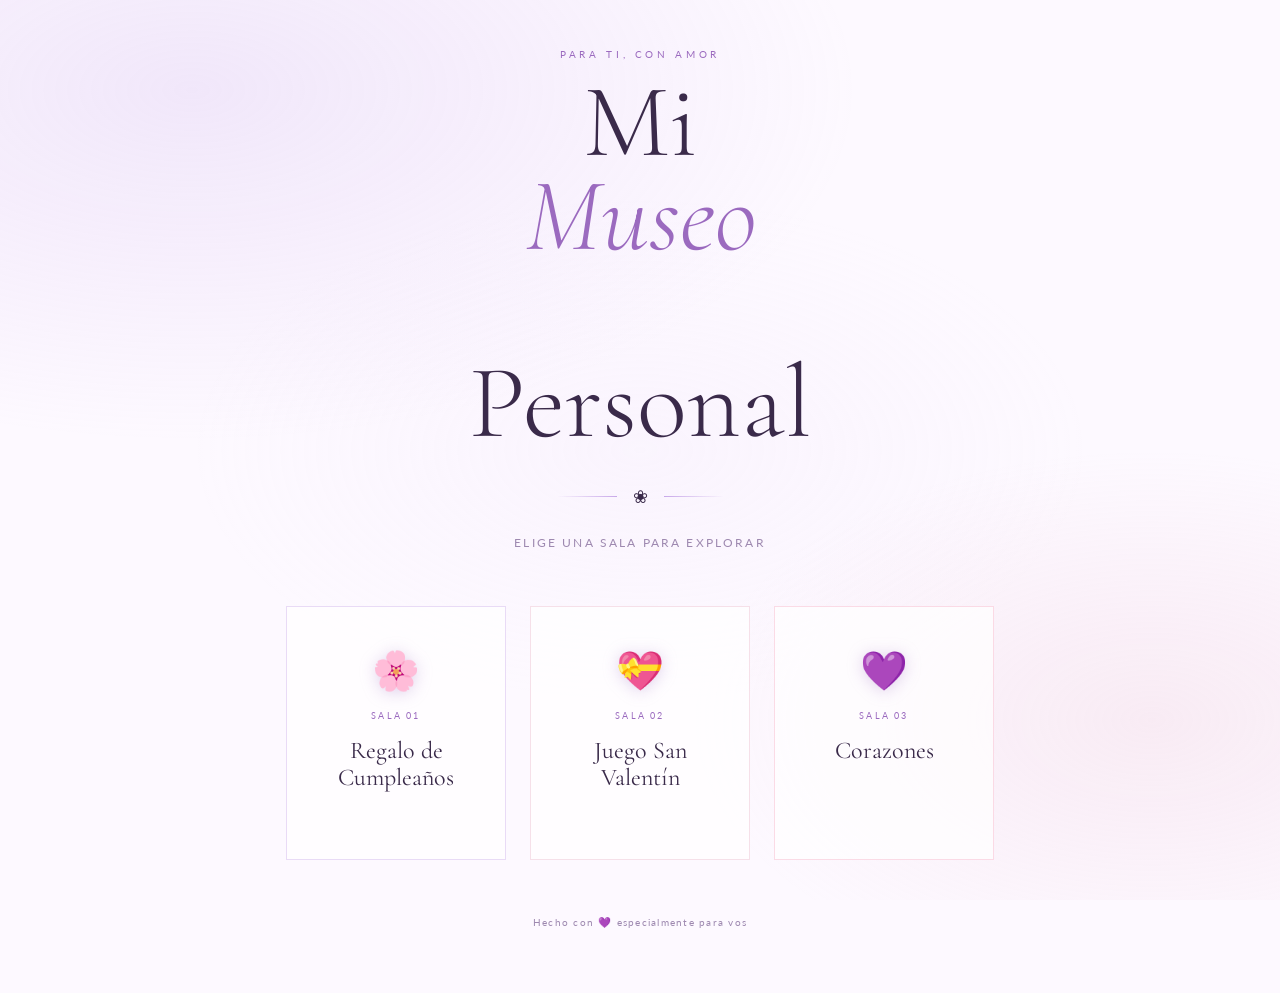
==== index.html @ 1448fea7 "Add files via upload" ====
<!DOCTYPE html>
<html lang="es">
<head>
  <meta charset="UTF-8">
  <meta name="viewport" content="width=device-width, initial-scale=1.0">
  <title>Mi Museo Personal</title>
  <link href="https://fonts.googleapis.com/css2?family=Cormorant+Garamond:ital,wght@0,300;0,400;0,600;1,400;1,600&family=Lato:wght@300;400&display=swap" rel="stylesheet">
  <link rel="stylesheet" href="styles.css">
</head>
<body>

  <div class="wrapper">

    <p class="eyebrow">Para ti, con amor</p>

    <h1 class="title">
      Mi<br><em>Museo</em><br>Personal
    </h1>

    <div class="deco-divider">
      <span class="line"></span>
      <span class="flower">❀</span>
      <span class="line right"></span>
    </div>

    <p class="subtitle">Elige una sala para explorar</p>

    <div class="cards">

      <a class="card" href="https://floresali.netlify.app/" target="_blank">
        <div class="card-icon">🌸</div>
        <div class="card-num">Sala 01</div>
        <div class="card-name">Regalo de<br>Cumpleaños</div>
        <div class="card-arrow">↗</div>
      </a>

      <a class="card" href="https://alisan2320.netlify.app" target="_blank">
        <div class="card-icon">💝</div>
        <div class="card-num">Sala 02</div>
        <div class="card-name">Juego San<br>Valentín</div>
        <div class="card-arrow">↗</div>
      </a>

      <a class="card" href="https://corazonesparaali.netlify.app" target="_blank">
        <div class="card-icon">💜</div>
        <div class="card-num">Sala 03</div>
        <div class="card-name">Corazones</div>
        <div class="card-arrow">↗</div>
      </a>

    </div>

    <p class="footer-note">Hecho con <span>💜</span> especialmente para vos</p>

  </div>

  <script src="script.js"></script>
</body>
</html>
---- styles.css ----
*, *::before, *::after { box-sizing: border-box; margin: 0; padding: 0; }

:root {
  --lila:     #c8a8e9;
  --lila-deep:#9b6abf;
  --lila-soft:#ecdff7;
  --lila-pale:#f8f2ff;
  --rose:     #e8b4c8;
  --rose-soft:#fce8f0;
  --cream:    #fdf9ff;
  --ink:      #3a2a4a;
  --muted:    #9e89b0;
}

html, body {
  width: 100%; min-height: 100%;
  background: var(--cream);
  color: var(--ink);
  font-family: 'Lato', sans-serif;
  overflow-x: hidden;
}

/* ── PETAL BACKGROUND ── */
body::before {
  content: '';
  position: fixed; inset: 0; z-index: 0;
  background:
    radial-gradient(ellipse 80% 60% at 15% 10%, rgba(200,168,233,0.22) 0%, transparent 65%),
    radial-gradient(ellipse 60% 50% at 90% 80%, rgba(232,180,200,0.2) 0%, transparent 60%),
    radial-gradient(ellipse 50% 40% at 50% 50%, rgba(236,223,247,0.15) 0%, transparent 70%);
  pointer-events: none;
}

/* ── FLOATING PETALS ── */
.petal {
  position: fixed; pointer-events: none; z-index: 0;
  font-size: 1.2rem; opacity: 0;
  animation: fall linear infinite;
}

@keyframes fall {
  0%   { transform: translateY(-60px) rotate(0deg);   opacity: 0; }
  10%  { opacity: 0.55; }
  90%  { opacity: 0.4; }
  100% { transform: translateY(110vh) rotate(360deg); opacity: 0; }
}

/* ── WRAPPER ── */
.wrapper {
  position: relative; z-index: 1;
  min-height: 100vh;
  display: flex; flex-direction: column;
  align-items: center; justify-content: center;
  padding: 3rem 1.5rem 4rem;
}

/* ── HEADER ── */
.eyebrow {
  font-size: 0.65rem; letter-spacing: 0.35em;
  text-transform: uppercase; color: var(--lila-deep);
  margin-bottom: 1rem;
  animation: fadeUp 0.9s ease both;
}

.title {
  font-family: 'Cormorant Garamond', serif;
  font-size: clamp(3rem, 10vw, 6.5rem);
  font-weight: 300; line-height: 0.9;
  text-align: center; color: var(--ink);
  animation: fadeUp 0.9s 0.1s ease both;
}
.title em {
  font-style: italic; color: var(--lila-deep);
  display: block;
}

.deco-divider {
  display: flex; align-items: center; gap: 1rem;
  margin: 2.2rem 0 1.8rem;
  animation: fadeUp 0.9s 0.2s ease both;
}
.deco-divider .line {
  width: 60px; height: 1px;
  background: linear-gradient(to right, transparent, var(--lila));
}
.deco-divider .line.right {
  background: linear-gradient(to left, transparent, var(--lila));
}
.deco-divider .flower { font-size: 1.1rem; }

.subtitle {
  font-size: 0.75rem; letter-spacing: 0.18em;
  color: var(--muted); text-transform: uppercase;
  margin-bottom: 3.5rem;
  animation: fadeUp 0.9s 0.25s ease both;
}

/* ── CARDS ── */
.cards {
  display: flex; gap: 1.5rem; flex-wrap: wrap;
  justify-content: center;
  animation: fadeUp 0.9s 0.4s ease both;
}

.card {
  position: relative;
  width: 220px;
  text-decoration: none; color: inherit;
  background: rgba(255,255,255,0.7);
  border: 1.5px solid rgba(200,168,233,0.35);
  backdrop-filter: blur(8px);
  padding: 2.4rem 1.8rem 2rem;
  display: flex; flex-direction: column;
  align-items: center; text-align: center;
  gap: 1rem;
  transition: transform 0.35s cubic-bezier(.22,.68,0,1.2),
              box-shadow 0.35s,
              border-color 0.3s,
              background 0.3s;
  overflow: hidden;
}

.card::before {
  content: '';
  position: absolute; inset: 0;
  background: linear-gradient(135deg, rgba(200,168,233,0.15), rgba(232,180,200,0.1));
  opacity: 0; transition: opacity 0.35s;
}

.card:hover {
  transform: translateY(-10px) scale(1.02);
  box-shadow: 0 20px 50px rgba(155,106,191,0.2), 0 4px 16px rgba(155,106,191,0.12);
  border-color: var(--lila);
  background: rgba(255,255,255,0.88);
}
.card:hover::before { opacity: 1; }

.card::after {
  content: '';
  position: absolute; top: -50%; left: -60%;
  width: 40%; height: 200%;
  background: linear-gradient(100deg, transparent, rgba(255,255,255,0.5), transparent);
  transform: skewX(-20deg);
  opacity: 0; transition: opacity 0.1s;
}
.card:hover::after {
  opacity: 1;
  animation: shimmer 0.6s ease forwards;
}

@keyframes shimmer {
  to { left: 140%; }
}

.card:nth-child(1) { border-color: rgba(200,168,233,0.4); }
.card:nth-child(2) { border-color: rgba(232,180,200,0.4); }
.card:nth-child(3) { border-color: rgba(244,167,192,0.4); }

.card-icon {
  font-size: 2.4rem;
  filter: drop-shadow(0 2px 8px rgba(155,106,191,0.3));
  transition: transform 0.35s cubic-bezier(.22,.68,0,1.2);
  position: relative; z-index: 1;
}
.card:hover .card-icon { transform: scale(1.15) rotate(-5deg); }

.card-num {
  font-size: 0.55rem; letter-spacing: 0.25em;
  color: var(--lila-deep); text-transform: uppercase;
  position: relative; z-index: 1;
}

.card-name {
  font-family: 'Cormorant Garamond', serif;
  font-size: 1.5rem; font-weight: 400; line-height: 1.15;
  color: var(--ink); position: relative; z-index: 1;
}

.card-arrow {
  font-size: 1rem; color: var(--lila-deep);
  opacity: 0; transform: translateY(6px);
  transition: opacity 0.25s, transform 0.25s;
  position: relative; z-index: 1;
}
.card:hover .card-arrow { opacity: 1; transform: translateY(0); }

/* ── FOOTER ── */
.footer-note {
  margin-top: 3.5rem;
  font-size: 0.65rem; letter-spacing: 0.12em;
  color: var(--muted); text-align: center;
  animation: fadeUp 0.9s 0.6s ease both;
}
.footer-note span { color: var(--lila-deep); }

/* ── ANIMATIONS ── */
@keyframes fadeUp {
  from { opacity: 0; transform: translateY(20px); }
  to   { opacity: 1; transform: translateY(0); }
}

/* ── RESPONSIVE ── */
@media (max-width: 600px) {
  .cards { flex-direction: column; align-items: center; }
  .card  { width: 88vw; flex-direction: row; text-align: left; padding: 1.5rem; }
  .card-arrow { display: none; }
}
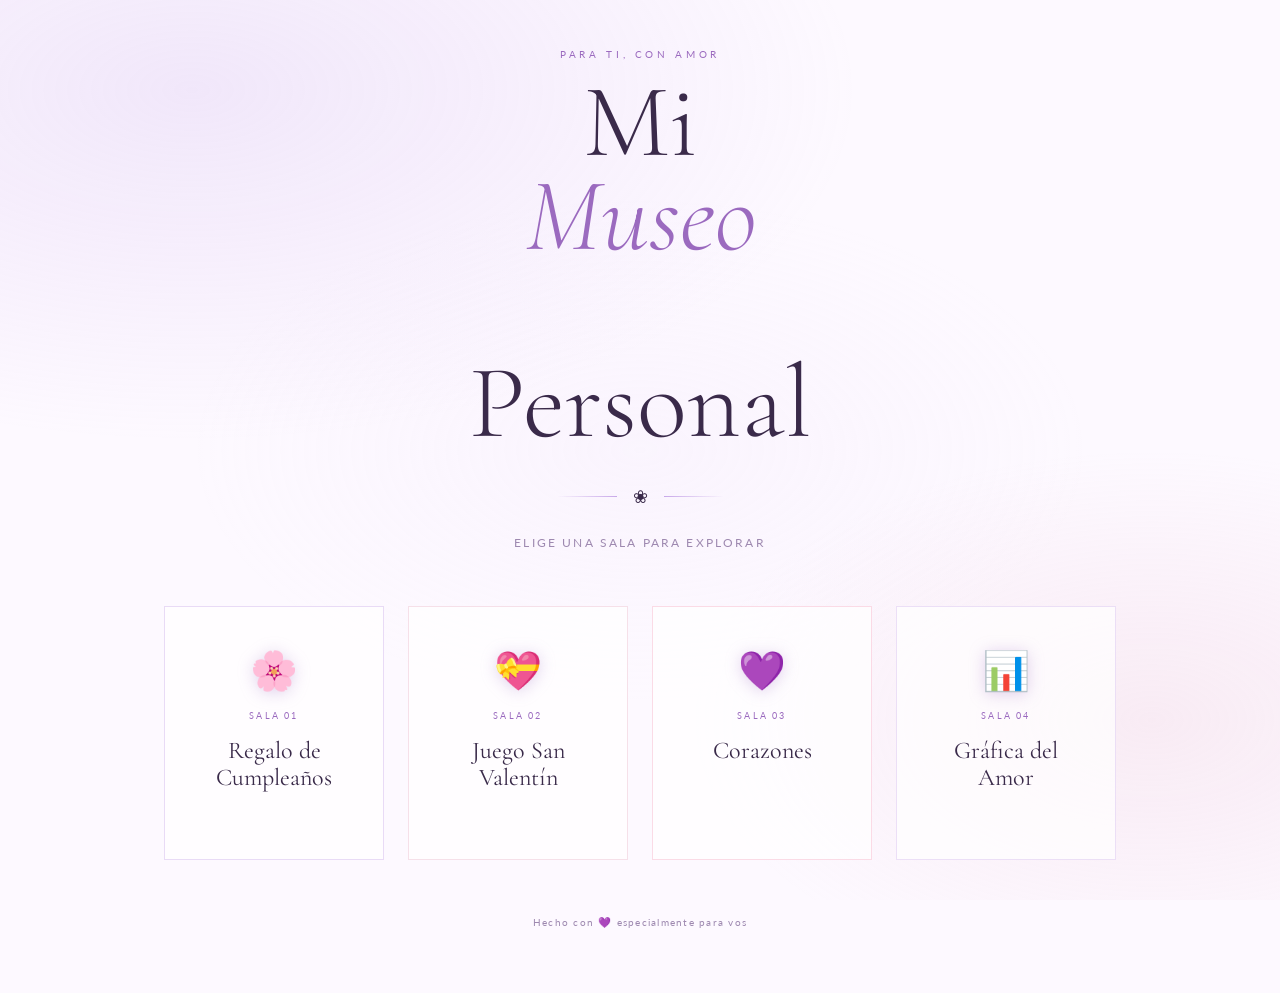
==== commit 8c10602b: "Agregue un nuevo card" ====
--- a/index.html
+++ b/index.html
@@ -48,6 +48,13 @@
         <div class="card-arrow">↗</div>
       </a>
 
+      <a class="card" href="grafica/index.html" target="_blank">
+        <div class="card-icon">📊</div>
+        <div class="card-num">Sala 04</div>
+        <div class="card-name">Gráfica del Amor</div>
+        <div class="card-arrow">↗</div>
+      </a>
+
     </div>
 
     <p class="footer-note">Hecho con <span>💜</span> especialmente para vos</p>
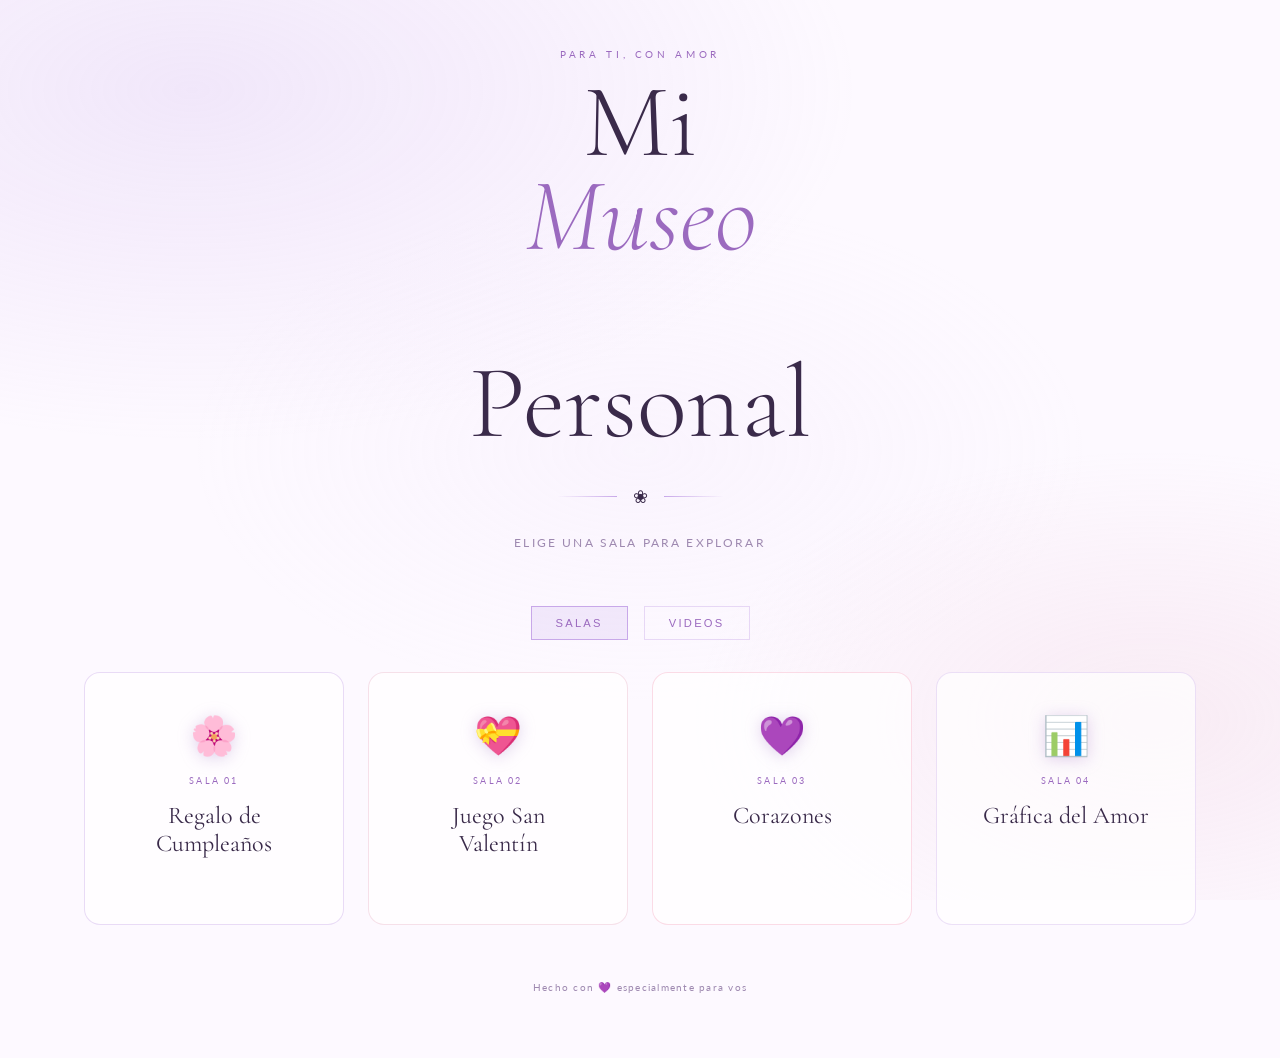
==== commit 7c9e9d5a: "Agrega seccion de videos" ====
--- a/index.html
+++ b/index.html
@@ -6,6 +6,7 @@
   <title>Mi Museo Personal</title>
   <link href="https://fonts.googleapis.com/css2?family=Cormorant+Garamond:ital,wght@0,300;0,400;0,600;1,400;1,600&family=Lato:wght@300;400&display=swap" rel="stylesheet">
   <link rel="stylesheet" href="styles.css">
+  <script src="script.js" defer></script>
 </head>
 <body>
 
@@ -25,6 +26,11 @@
 
     <p class="subtitle">Elige una sala para explorar</p>
 
+    <div class="tabs">
+  <button class="tab active" onclick="showSection('salas')">Salas</button>
+  <button class="tab" onclick="showSection('videos')">Videos</button>
+</div>
+<div id="salas" class="section active">
     <div class="cards">
 
       <a class="card" href="https://floresali.netlify.app/" target="_blank">
@@ -56,11 +62,41 @@
       </a>
 
     </div>
+</div>
+
+<div id="videos" class="section">
+  <div class="cards">
+
+    <!-- VIDEO 1 -->
+    <div class="card video-card" onclick="expandVideo(this)">
+      <div class="video-thumb">
+        <video src="videos/corazon.mp4" playsinline preload="metadata"></video>
+        <div class="play-overlay">▶</div>
+      </div>
+
+      <div class="card-num">Video 01</div>
+      <div class="card-name">Corazon Minecraft💜</div>
+    </div>
+
+    <!-- 🔥 PARA AGREGAR MÁS VIDEOS:
+    Copiá este bloque y cambiá:
+    - video1.mp4 → tu archivo
+    - nombre del video
+    -->
+    
+  </div>
+</div>
 
     <p class="footer-note">Hecho con <span>💜</span> especialmente para vos</p>
 
   </div>
 
-  <script src="script.js"></script>
+  
+  <div id="videoOverlay" class="video-overlay">
+    <div class="video-modal">
+      <button class="video-close" aria-label="Cerrar video">✕</button>
+      <video id="modalVideo" controls playsinline></video>
+    </div>
+  </div>
 </body>
 </html>
--- a/styles.css
+++ b/styles.css
@@ -104,7 +104,8 @@
 
 .card {
   position: relative;
-  width: 220px;
+  width: 260px;
+  border-radius: 1rem;
   text-decoration: none; color: inherit;
   background: rgba(255,255,255,0.7);
   border: 1.5px solid rgba(200,168,233,0.35);
@@ -120,6 +121,42 @@
   overflow: hidden;
 }
 
+.video-card {
+  cursor: pointer;
+  transition: transform 0.25s ease;
+}
+
+.video-thumb {
+  position: relative;
+  width: 100%;
+  aspect-ratio: 18 / 9;
+  min-height: 150px;
+  border-radius: 0.9rem;
+  overflow: hidden;
+  background: rgba(248, 242, 255, 0.8);
+  display: grid;
+  place-items: center;
+  transition: transform 0.25s ease;
+}
+
+.video-thumb video {
+  width: 100%;
+  height: 100%;
+  object-fit: cover;
+  display: block;  pointer-events: none;}
+
+.play-overlay {
+  position: absolute;
+  inset: 0;
+  display: grid;
+  place-items: center;
+  font-size: 2.2rem;
+  color: white;
+  text-shadow: 0 0 20px rgba(0, 0, 0, 0.45);
+  pointer-events: none;
+}
+
+
 .card::before {
   content: '';
   position: absolute; inset: 0;
@@ -205,3 +242,128 @@
   .card  { width: 88vw; flex-direction: row; text-align: left; padding: 1.5rem; }
   .card-arrow { display: none; }
 }
+/* ── TABS ── */
+.tabs {
+  display: flex;
+  gap: 1rem;
+  margin-bottom: 2rem;
+}
+
+.tab {
+  background: transparent;
+  border: 1px solid rgba(200,168,233,0.4);
+  padding: 0.6rem 1.5rem;
+  cursor: pointer;
+  font-size: 0.7rem;
+  letter-spacing: 0.2em;
+  text-transform: uppercase;
+  color: var(--lila-deep);
+  transition: all 0.3s;
+}
+
+.tab.active {
+  background: rgba(200,168,233,0.2);
+  border-color: var(--lila);
+}
+
+/* ── SECCIONES ── */
+.section {
+  display: none;
+  opacity: 0;
+  transition: opacity 0.4s ease;
+}
+
+.section.active {
+  display: block;
+  opacity: 1;
+}
+
+/* ── VIDEO CARD ── */
+.video-thumb {
+  position: relative;
+  width: 100%;
+  aspect-ratio: 16 / 9;
+  min-height: 160px;
+  border-radius: 6px;
+  overflow: hidden;
+  display: grid;
+  place-items: center;
+  background: rgba(248, 242, 255, 0.8);
+}
+
+.video-thumb video {
+  width: 100%;
+  height: 100%;
+  object-fit: cover;
+  filter: brightness(0.7);
+}
+
+.play-overlay {
+  position: absolute;
+  inset: 0;
+  display: flex;
+  align-items: center;
+  justify-content: center;
+  font-size: 2rem;
+  color: white;
+  opacity: 0.8;
+  pointer-events: none;
+}
+
+/* ── VIDEO OVERLAY ── */
+.video-overlay {
+  position: fixed;
+  inset: 0;
+  background: rgba(58, 42, 74, 0.55);
+  backdrop-filter: blur(6px);
+  display: grid;
+  place-items: center;
+  padding: 1.5rem;
+  opacity: 0;
+  visibility: hidden;
+  pointer-events: none;
+  transition: opacity 0.25s ease, visibility 0.25s ease;
+  z-index: 1000;
+}
+
+.video-overlay.active {
+  opacity: 1;
+  visibility: visible;
+  pointer-events: all;
+}
+
+.video-modal {
+  width: min(95vw, 900px);
+  max-width: 900px;
+  background: rgba(255,255,255,0.98);
+  border-radius: 1.5rem;
+  box-shadow: 0 30px 80px rgba(0,0,0,0.18);
+  padding: 1rem;
+  display: grid;
+  gap: 1rem;
+}
+
+.video-modal video {
+  width: 100%;
+  height: auto;
+  min-height: 320px;
+  border-radius: 1rem;
+  background: black;
+}
+
+.video-close {
+  appearance: none;
+  border: none;
+  background: rgba(200,168,233,0.8);
+  color: white;
+  width: 36px;
+  height: 36px;
+  border-radius: 999px;
+  font-size: 1rem;
+  cursor: pointer;
+  justify-self: end;
+}
+
+.video-close:hover {
+  background: var(--lila-deep);
+}
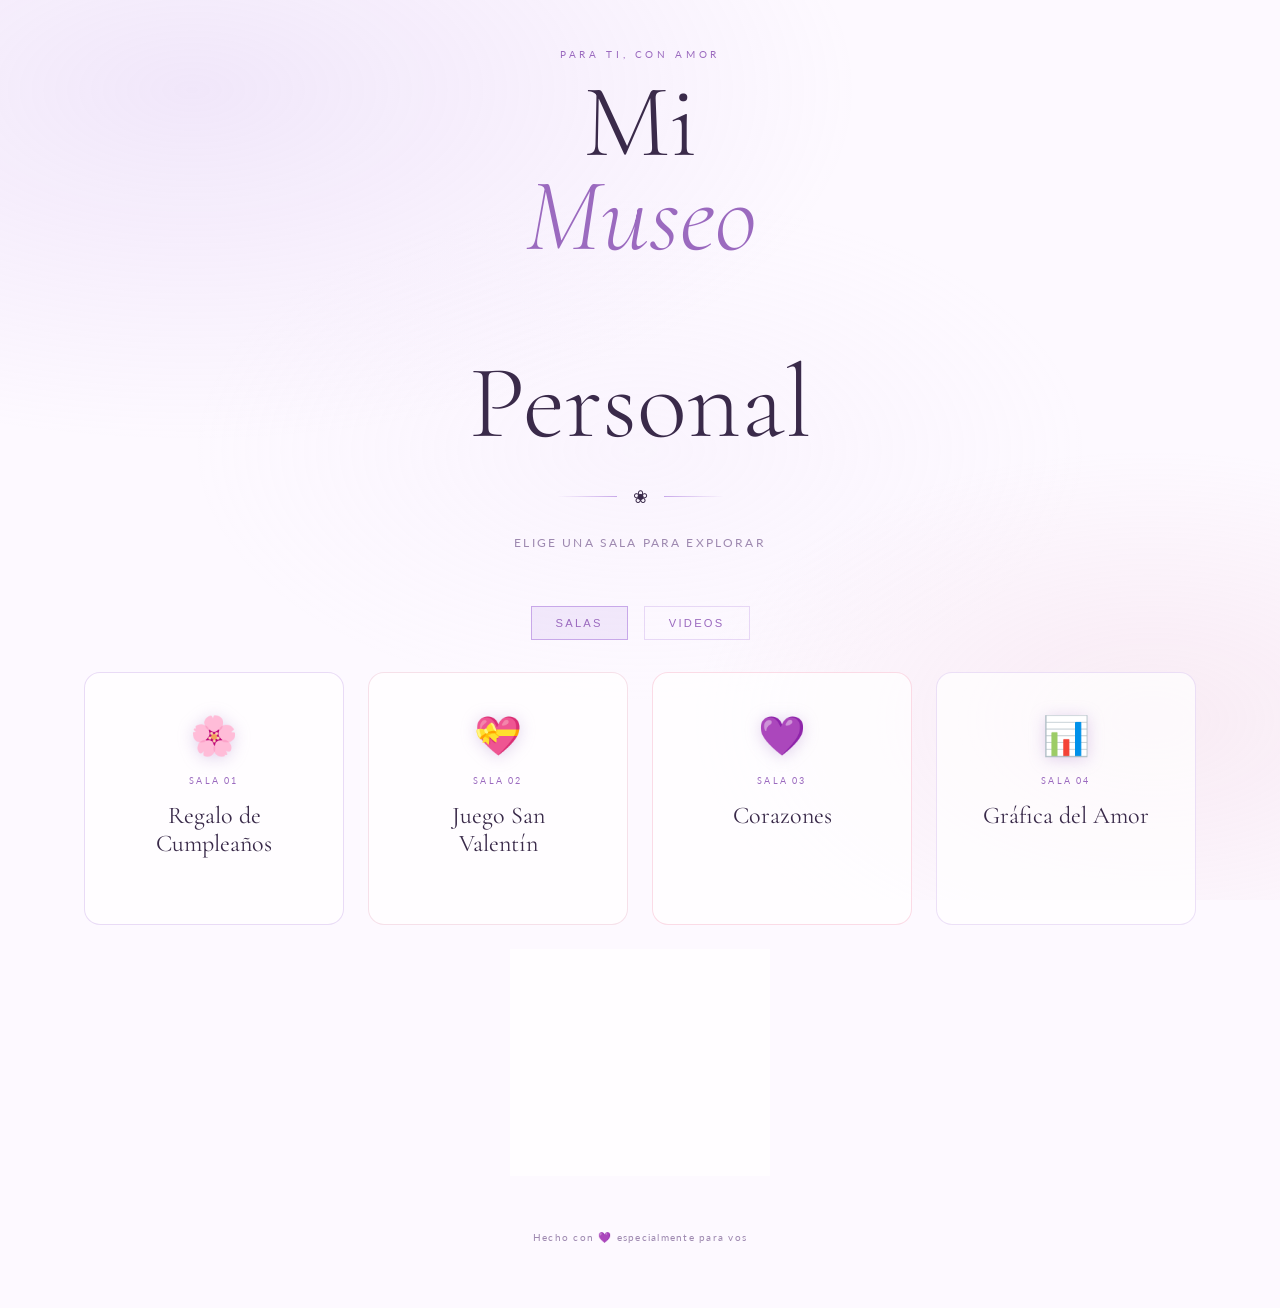
==== commit 33a6f197: "agregar sala 5" ====
--- a/index.html
+++ b/index.html
@@ -60,7 +60,12 @@
         <div class="card-name">Gráfica del Amor</div>
         <div class="card-arrow">↗</div>
       </a>
-
+      <a class="card" href="tocadiscos/index.html" target="_blank">
+        <div class="card-icon">🎵</div>
+        <div class="card-num">Sala 05</div>
+        <div class="card-name">Tocadiscos</div>
+        <div class="card-arrow">↗</div>
+      </a>
     </div>
 </div>
 
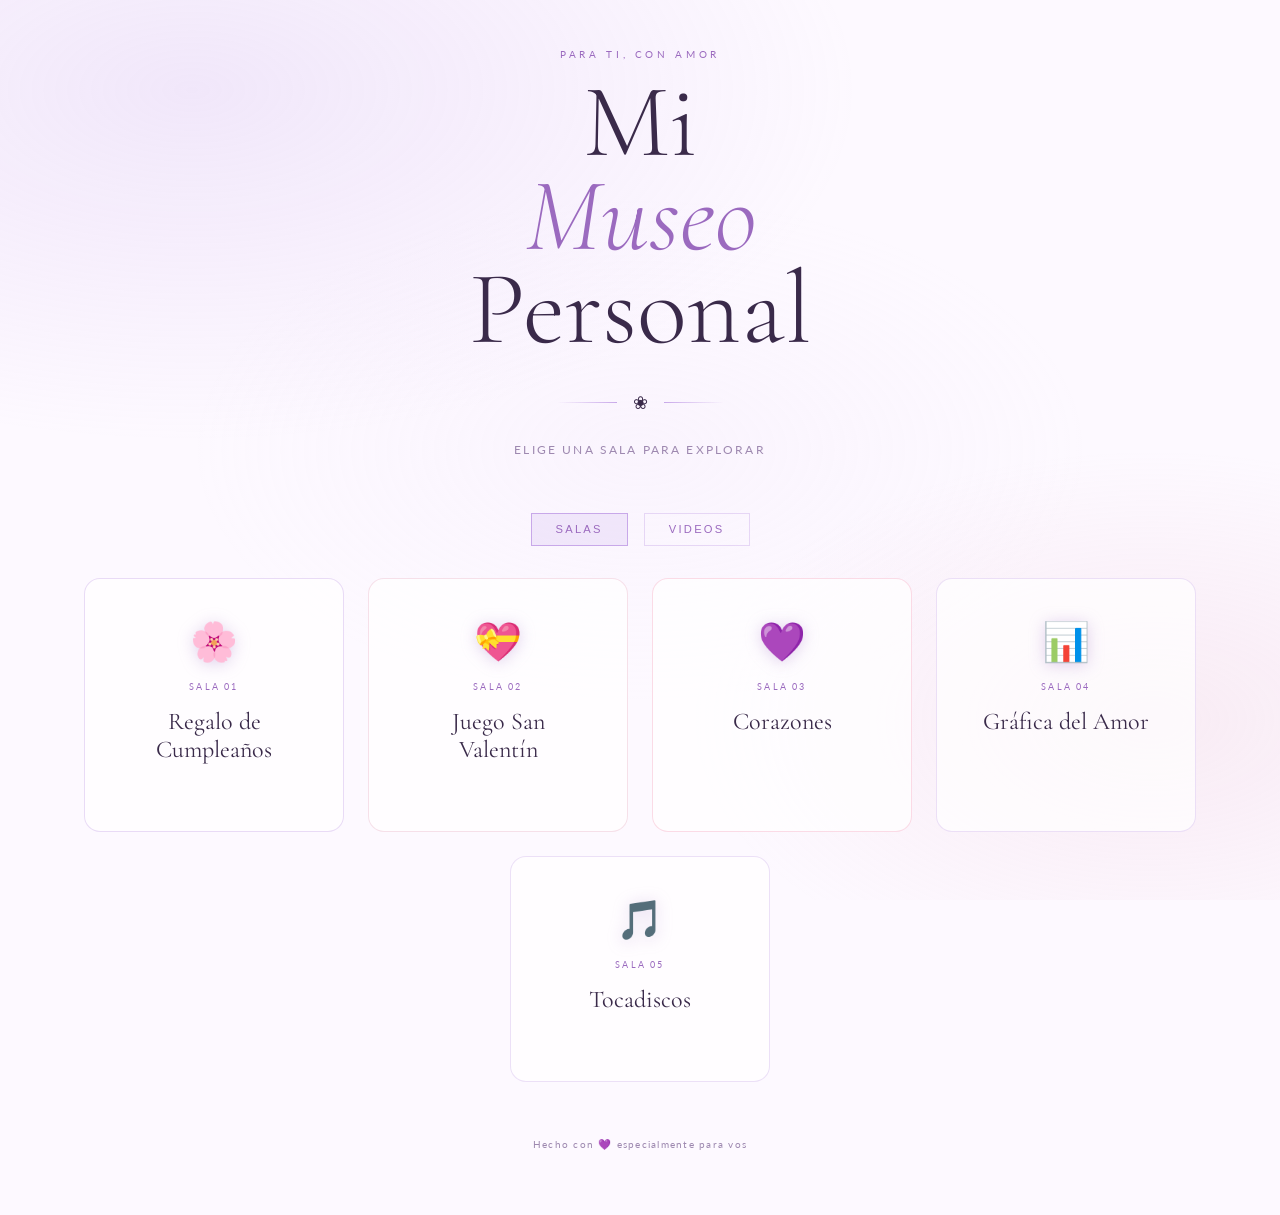
==== commit 1e3d592e: "fix texto" ====
--- a/index.html
+++ b/index.html
@@ -15,7 +15,7 @@
     <p class="eyebrow">Para ti, con amor</p>
 
     <h1 class="title">
-      Mi<br><em>Museo</em><br>Personal
+      Mi<br><em>Museo</em>Personal
     </h1>
 
     <div class="deco-divider">
